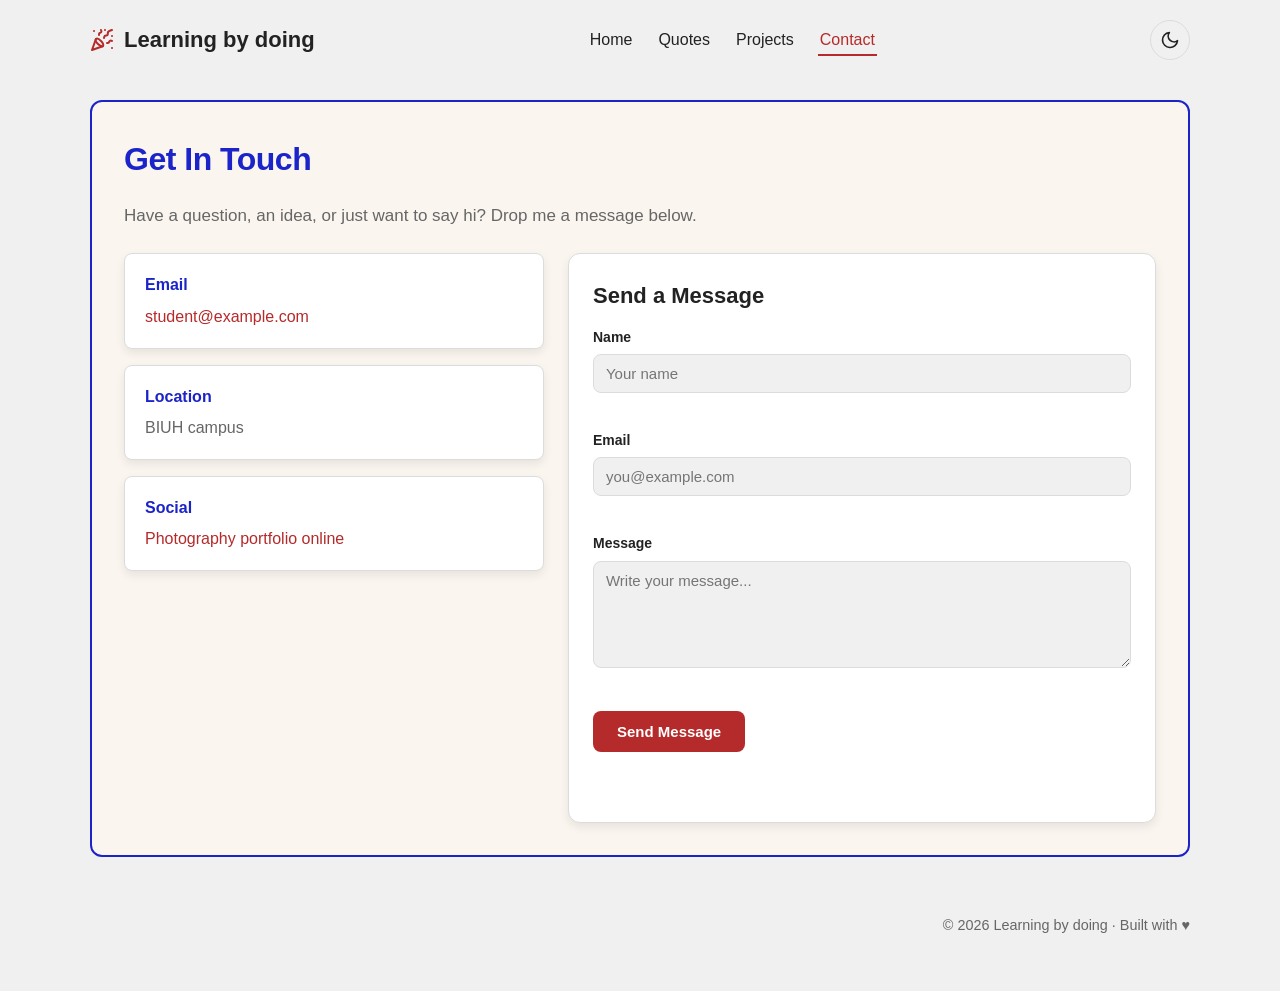
==== contact.html @ 30513362 "my first commit" ====
<!DOCTYPE html>
<html lang="en">
<head>
    <meta charset="UTF-8">
    <meta name="viewport" content="width=device-width, initial-scale=1.0">
    <meta name="description" content="Get in touch — email, location, and social links.">
    <title>Contact · Learning by doing</title>
    <link rel="icon" href="favicon.png" type="image/png">
    <link rel="stylesheet" href="styles.css">
    <script>
      (function () {
        try {
          const saved = localStorage.getItem('theme');
          const prefersDark = window.matchMedia('(prefers-color-scheme: dark)').matches;
          document.documentElement.setAttribute('data-theme', saved || (prefersDark ? 'dark' : 'light'));
        } catch (e) {}
      })();
    </script>
</head>
<body>

    <header id="site-header">
        <div id="logo">
            <svg xmlns="http://www.w3.org/2000/svg" width="24" height="24" viewBox="0 0 24 24"
                 fill="none" stroke="currentColor" stroke-width="2" stroke-linecap="round"
                 stroke-linejoin="round" aria-hidden="true">
              <path d="M5.8 11.3 2 22l10.7-3.79"/>
              <path d="M4 3h.01"/><path d="M22 8h.01"/><path d="M15 2h.01"/><path d="M22 20h.01"/>
              <path d="m22 2-2.24.75a2.9 2.9 0 0 0-1.96 3.12c.1.86-.57 1.63-1.45 1.63h-.38c-.86 0-1.6.6-1.76 1.44L14 10"/>
              <path d="m22 13-.82-.33c-.86-.34-1.82.2-1.98 1.11c-.11.7-.72 1.22-1.43 1.22H17"/>
              <path d="m11 2 .33.82c.34.86-.2 1.82-1.11 1.98C9.52 4.9 9 5.52 9 6.23V7"/>
              <path d="M11 13c1.93 1.93 2.83 4.17 2 5-.83.83-3.07-.07-5-2-1.93-1.93-2.83-4.17-2-5 .83-.83 3.07.07 5 2Z"/>
            </svg>
            <a href="index.html">Learning by doing</a>
        </div>

        <button class="nav-toggle" aria-label="Toggle menu" aria-expanded="false">
            <span></span><span></span><span></span>
        </button>

        <nav aria-label="Main navigation">
            <ul>
                <li><a href="index.html">Home</a></li>
                <li><a href="quotes.html">Quotes</a></li>
                <li><a href="project.html">Projects</a></li>
                <li><a href="contact.html" class="active" aria-current="page">Contact</a></li>
            </ul>
        </nav>

        <button class="theme-toggle" aria-label="Toggle theme" title="Toggle theme">
            <svg class="icon-sun" xmlns="http://www.w3.org/2000/svg" width="20" height="20"
                 viewBox="0 0 24 24" fill="none" stroke="currentColor" stroke-width="2"
                 stroke-linecap="round" stroke-linejoin="round">
              <circle cx="12" cy="12" r="4"/>
              <path d="M12 2v2M12 20v2M4.93 4.93l1.41 1.41M17.66 17.66l1.41 1.41M2 12h2M20 12h2M6.34 17.66l-1.41 1.41M19.07 4.93l-1.41 1.41"/>
            </svg>
            <svg class="icon-moon" xmlns="http://www.w3.org/2000/svg" width="20" height="20"
                 viewBox="0 0 24 24" fill="none" stroke="currentColor" stroke-width="2"
                 stroke-linecap="round" stroke-linejoin="round">
              <path d="M21 12.79A9 9 0 1 1 11.21 3 7 7 0 0 0 21 12.79z"/>
            </svg>
        </button>
    </header>

    <main>
        <h1>Get In Touch</h1>
        <p class="lead">
            Have a question, an idea, or just want to say hi? Drop me a message below.
        </p>

        <div class="contact-layout">
            <aside class="contact-info">
                <div class="info-card reveal">
                    <h2>Email</h2>
                    <p><a href="mailto:student@example.com">student@example.com</a></p>
                </div>
                <div class="info-card reveal">
                    <h2>Location</h2>
                    <p>BIUH campus</p>
                </div>
                <div class="info-card reveal">
                    <h2>Social</h2>
                    <p><a href="#" target="_blank" rel="noopener">Photography portfolio online</a></p>
                </div>
            </aside>

            <section class="contact-form-wrap reveal">
                <h2>Send a Message</h2>
                <form id="contact-form" novalidate>
                    <div class="form-row">
                        <label for="name">Name</label>
                        <input type="text" id="name" name="name" required minlength="2"
                               autocomplete="name" placeholder="Your name">
                        <span class="error" data-for="name"></span>
                    </div>

                    <div class="form-row">
                        <label for="email">Email</label>
                        <input type="email" id="email" name="email" required
                               autocomplete="email" placeholder="you@example.com">
                        <span class="error" data-for="email"></span>
                    </div>

                    <div class="form-row">
                        <label for="message">Message</label>
                        <textarea id="message" name="message" rows="5" required minlength="10"
                                  placeholder="Write your message..."></textarea>
                        <span class="error" data-for="message"></span>
                    </div>

                    <button type="submit" class="btn-primary">Send Message</button>
                    <p class="form-status" role="status" aria-live="polite"></p>
                </form>
            </section>
        </div>
    </main>

    <footer id="site-footer">
        <p>&copy; <span id="year"></span> Learning by doing · Built with &hearts;</p>
    </footer>

    <script src="nav.js" defer></script>
    <script>
      document.getElementById('year').textContent = new Date().getFullYear();
    </script>
</body>
</html>
---- styles.css ----
/* ============================================================
   主题变量
   ============================================================ */
:root {
  --primary:       #b52a2a;
  --primary-dark:  #8f1f1f;
  --accent:        #1b24c8;

  --bg:            #f0f0f0;
  --surface:       #ffffff;
  --surface-2:     #faf6ef;
  --text:          #222222;
  --text-light:    #666666;
  --border:        #dcdcdc;

  --radius:        12px;
  --radius-sm:     8px;
  --shadow:        0 4px 10px rgba(0, 0, 0, 0.08);
  --shadow-lg:     0 8px 24px rgba(0, 0, 0, 0.12);

  --container:     1100px;
  --transition:    0.25s ease;
}

[data-theme="dark"] {
  --primary:       #ff6b6b;
  --primary-dark:  #ff8f8f;
  --accent:        #7aa2ff;

  --bg:            #121212;
  --surface:       #1e1e1e;
  --surface-2:     #252525;
  --text:          #eaeaea;
  --text-light:    #a0a0a0;
  --border:        #333333;

  --shadow:        0 4px 10px rgba(0, 0, 0, 0.5);
  --shadow-lg:     0 8px 24px rgba(0, 0, 0, 0.6);
}

/* ============================================================
   基础
   ============================================================ */
* { box-sizing: border-box; }
html { scroll-behavior: smooth; }

body {
  font-family: -apple-system, BlinkMacSystemFont, "Segoe UI",
               Arial, "Helvetica Neue", sans-serif;
  background-color: var(--bg);
  color: var(--text);
  margin: 0;
  padding: 0 20px 40px;
  line-height: 1.6;
  transition: background-color var(--transition), color var(--transition);
}

a {
  color: var(--primary);
  text-decoration: none;
  transition: color var(--transition);
}
a:hover { color: var(--primary-dark); text-decoration: underline; }

img { max-width: 100%; display: block; }

/* ============================================================
   容器
   ============================================================ */
header, main, #site-footer {
  width: 100%;
  max-width: var(--container);
  margin-left: auto;
  margin-right: auto;
}

/* ============================================================
   Header / Nav
   ============================================================ */
header#site-header {
  display: flex;
  align-items: center;
  justify-content: space-between;
  flex-wrap: wrap;
  gap: 16px;
  padding: 20px 0;
  position: relative;
}

#logo {
  display: flex;
  align-items: center;
  gap: 10px;
  font-size: 22px;
  font-weight: 700;
}
#logo svg { color: var(--primary); flex-shrink: 0; }
#logo a { color: var(--text); }
#logo a:hover { text-decoration: none; color: var(--primary); }

header nav ul {
  list-style: none;
  padding: 0;
  margin: 0;
  display: flex;
  gap: 22px;
}

header nav a {
  color: var(--text);
  font-weight: 500;
  padding: 4px 2px;
  position: relative;
}
header nav a::after {
  content: "";
  position: absolute;
  left: 0; right: 0; bottom: -4px;
  height: 2px;
  background: var(--primary);
  transform: scaleX(0);
  transform-origin: center;
  transition: transform var(--transition);
}
header nav a:hover { text-decoration: none; color: var(--primary); }
header nav a:hover::after { transform: scaleX(1); }
header nav a.active { color: var(--primary); }
header nav a.active::after { transform: scaleX(1); }

/* ============================================================
   汉堡按钮
   ============================================================ */
.nav-toggle {
  display: none;
  background: transparent;
  border: 0;
  cursor: pointer;
  padding: 8px;
  flex-direction: column;
  gap: 5px;
}
.nav-toggle span {
  display: block;
  width: 24px;
  height: 2px;
  background: var(--text);
  transition: transform var(--transition), opacity var(--transition);
}
.nav-toggle.open span:nth-child(1) { transform: translateY(7px) rotate(45deg); }
.nav-toggle.open span:nth-child(2) { opacity: 0; }
.nav-toggle.open span:nth-child(3) { transform: translateY(-7px) rotate(-45deg); }

/* ============================================================
   主题按钮
   ============================================================ */
.theme-toggle {
  background: transparent;
  border: 1px solid var(--border);
  border-radius: 999px;
  width: 40px;
  height: 40px;
  display: inline-flex;
  align-items: center;
  justify-content: center;
  cursor: pointer;
  color: var(--text);
  transition: border-color var(--transition), transform var(--transition);
}
.theme-toggle:hover { border-color: var(--primary); transform: rotate(15deg); }
.theme-toggle .icon-sun  { display: none; }
.theme-toggle .icon-moon { display: block; }
[data-theme="dark"] .theme-toggle .icon-sun  { display: block; }
[data-theme="dark"] .theme-toggle .icon-moon { display: none; }

/* ============================================================
   Main
   ============================================================ */
main {
  background-color: var(--surface-2);
  padding: 32px;
  border: 2px solid var(--accent);
  border-radius: var(--radius);
  margin-top: 20px;
  margin-bottom: 30px;
  transition: background-color var(--transition), border-color var(--transition);
}
main h1 {
  font-size: 32px;
  color: var(--accent);
  margin-top: 0;
  margin-bottom: 12px;
  letter-spacing: -0.5px;
}
main h2 {
  font-size: 22px;
  margin-top: 32px;
  margin-bottom: 12px;
}
.lead {
  font-size: 17px;
  color: var(--text-light);
  margin-bottom: 24px;
}

/* ============================================================
   Hero 图片
   ============================================================ */
.hero img {
  width: 100%;
  aspect-ratio: 16 / 9;
  object-fit: cover;
  border-radius: var(--radius);
  margin-top: 16px;
}

/* ============================================================
   Quick links
   ============================================================ */
.quick-links {
  list-style: none;
  padding: 0;
  margin: 0;
  display: grid;
  grid-template-columns: repeat(auto-fit, minmax(220px, 1fr));
  gap: 16px;
}
.quick-links li a {
  display: flex;
  flex-direction: column;
  gap: 4px;
  padding: 18px;
  background: var(--surface);
  border: 1px solid var(--border);
  border-radius: var(--radius-sm);
  color: var(--text);
  transition: transform var(--transition), box-shadow var(--transition), border-color var(--transition);
}
.quick-links li a:hover {
  text-decoration: none;
  transform: translateY(-4px);
  box-shadow: var(--shadow-lg);
  border-color: var(--primary);
}
.ql-title { font-weight: 700; color: var(--primary); font-size: 16px; }
.ql-desc  { font-size: 14px; color: var(--text-light); }

/* ============================================================
   Project 卡片
   ============================================================ */
.project-list {
  display: grid;
  grid-template-columns: repeat(auto-fit, minmax(260px, 1fr));
  gap: 20px;
  margin: 0;
}
.project-card {
  background: var(--surface);
  border-left: 4px solid var(--primary);
  border-radius: var(--radius-sm);
  padding: 20px 22px;
  box-shadow: var(--shadow);
  transition: transform var(--transition), box-shadow var(--transition);
}
.project-card:hover { transform: translateY(-4px); box-shadow: var(--shadow-lg); }
.project-card dt {
  font-weight: 700;
  font-size: 18px;
  color: var(--accent);
  margin-bottom: 8px;
}
.project-card dd {
  margin: 0;
  color: var(--text-light);
  font-size: 15px;
}

/* ============================================================
   语录
   ============================================================ */
.grid {
  display: grid;
  grid-template-columns: repeat(auto-fit, minmax(280px, 1fr));
  gap: 20px;
  margin-top: 24px;
}
.quote {
  background: #1a1a1a;
  color: #f5f5f5;
  border: 1px solid #333;
  border-radius: var(--radius);
  padding: 24px;
  box-shadow: var(--shadow);
  display: flex;
  flex-direction: column;
  justify-content: space-between;
  gap: 16px;
  transition: transform var(--transition), box-shadow var(--transition);
}
.quote:hover { transform: translateY(-4px); box-shadow: var(--shadow-lg); }
.quote blockquote { margin: 0; font-size: 17px; line-height: 1.55; font-style: italic; }
.quote blockquote p { margin: 0; }
.quote footer {
  display: flex;
  align-items: center;
  justify-content: space-between;
  gap: 12px;
  font-size: 14px;
  color: #bdbdbd;
}
.quote cite { font-style: normal; font-weight: 600; color: #fff; }

.quote.highlight { background: #e9e23e; color: #111; border-color: #c9c22e; }
.quote.highlight footer { color: #555; }
.quote.highlight cite   { color: #000; }

.copy-btn {
  background: transparent;
  color: inherit;
  border: 1px solid currentColor;
  border-radius: 999px;
  padding: 4px 12px;
  font-size: 12px;
  cursor: pointer;
  transition: background var(--transition), color var(--transition);
}
.copy-btn:hover { background: rgba(255, 255, 255, 0.15); }
.copy-btn.copied { background: var(--primary); color: #fff; border-color: var(--primary); }
.quote.highlight .copy-btn:hover { background: rgba(0, 0, 0, 0.08); }

/* ============================================================
   Contact
   ============================================================ */
.contact-layout {
  display: grid;
  grid-template-columns: 1fr 1.4fr;
  gap: 24px;
  margin-top: 24px;
}
.info-card {
  background: var(--surface);
  border: 1px solid var(--border);
  border-radius: var(--radius-sm);
  padding: 18px 20px;
  margin-bottom: 16px;
  box-shadow: var(--shadow);
}
.info-card h2 { font-size: 16px; margin: 0 0 6px; color: var(--accent); }
.info-card p  { margin: 0; color: var(--text-light); }

.contact-form-wrap {
  background: var(--surface);
  border: 1px solid var(--border);
  border-radius: var(--radius);
  padding: 24px;
  box-shadow: var(--shadow);
}
.contact-form-wrap h2 { margin-top: 0; }

.form-row { margin-bottom: 16px; }
.form-row label {
  display: block;
  font-weight: 600;
  font-size: 14px;
  margin-bottom: 6px;
  color: var(--text);
}
.form-row input,
.form-row textarea {
  width: 100%;
  padding: 10px 12px;
  border: 1px solid var(--border);
  border-radius: var(--radius-sm);
  background: var(--bg);
  color: var(--text);
  font-family: inherit;
  font-size: 15px;
  transition: border-color var(--transition), box-shadow var(--transition);
}
.form-row input:focus,
.form-row textarea:focus {
  outline: none;
  border-color: var(--accent);
  box-shadow: 0 0 0 3px rgba(27, 36, 200, 0.15);
}
.form-row input.invalid,
.form-row textarea.invalid { border-color: #d33; }
.error {
  display: block;
  color: #d33;
  font-size: 13px;
  margin-top: 4px;
  min-height: 16px;
}
.btn-primary {
  background: var(--primary);
  color: #fff;
  border: 0;
  border-radius: var(--radius-sm);
  padding: 12px 24px;
  font-size: 15px;
  font-weight: 600;
  cursor: pointer;
  transition: background var(--transition), transform var(--transition);
}
.btn-primary:hover { background: var(--primary-dark); transform: translateY(-2px); }
.form-status { margin-top: 12px; font-size: 14px; min-height: 20px; }
.form-status.success    { color: #2a9d3f; }
.form-status.error-text { color: #d33; }

/* ============================================================
   回到顶部
   ============================================================ */
.back-to-top {
  position: fixed;
  right: 24px;
  bottom: 24px;
  width: 44px;
  height: 44px;
  border-radius: 50%;
  border: 0;
  background: var(--primary);
  color: #fff;
  font-size: 20px;
  cursor: pointer;
  box-shadow: var(--shadow-lg);
  opacity: 0;
  transform: translateY(20px);
  pointer-events: none;
  transition: opacity var(--transition), transform var(--transition), background var(--transition);
  z-index: 100;
}
.back-to-top.visible { opacity: 1; transform: translateY(0); pointer-events: auto; }
.back-to-top:hover { background: var(--primary-dark); }

/* ============================================================
   淡入动画
   ============================================================ */
.reveal {
  opacity: 0;
  transform: translateY(20px);
  transition: opacity 0.6s ease, transform 0.6s ease;
}
.reveal.visible { opacity: 1; transform: translateY(0); }

@media (prefers-reduced-motion: reduce) {
  .reveal { opacity: 1; transform: none; transition: none; }
  html { scroll-behavior: auto; }
  * { transition: none !important; }
}

/* ============================================================
   Footer
   ============================================================ */
#site-footer {
  font-size: 0.9rem;
  color: var(--text-light);
  text-align: right;
  padding-top: 12px;
}

/* ============================================================
   响应式
   ============================================================ */
@media (max-width: 820px) {
  .contact-layout { grid-template-columns: 1fr; }
}

@media (max-width: 640px) {
  body { padding: 0 14px 30px; }
  header#site-header { padding: 14px 0; }
  .nav-toggle { display: flex; }

  header nav {
    width: 100%;
    max-height: 0;
    overflow: hidden;
    transition: max-height var(--transition);
  }
  header nav.open { max-height: 320px; }
  header nav ul {
    flex-direction: column;
    gap: 0;
    padding: 12px 0;
    border-top: 1px solid var(--border);
  }
  header nav li { padding: 8px 0; }

  main { padding: 20px 18px; margin-top: 16px; }
  main h1 { font-size: 24px; }

  #site-footer { text-align: center; }
  .back-to-top { right: 16px; bottom: 16px; }
}
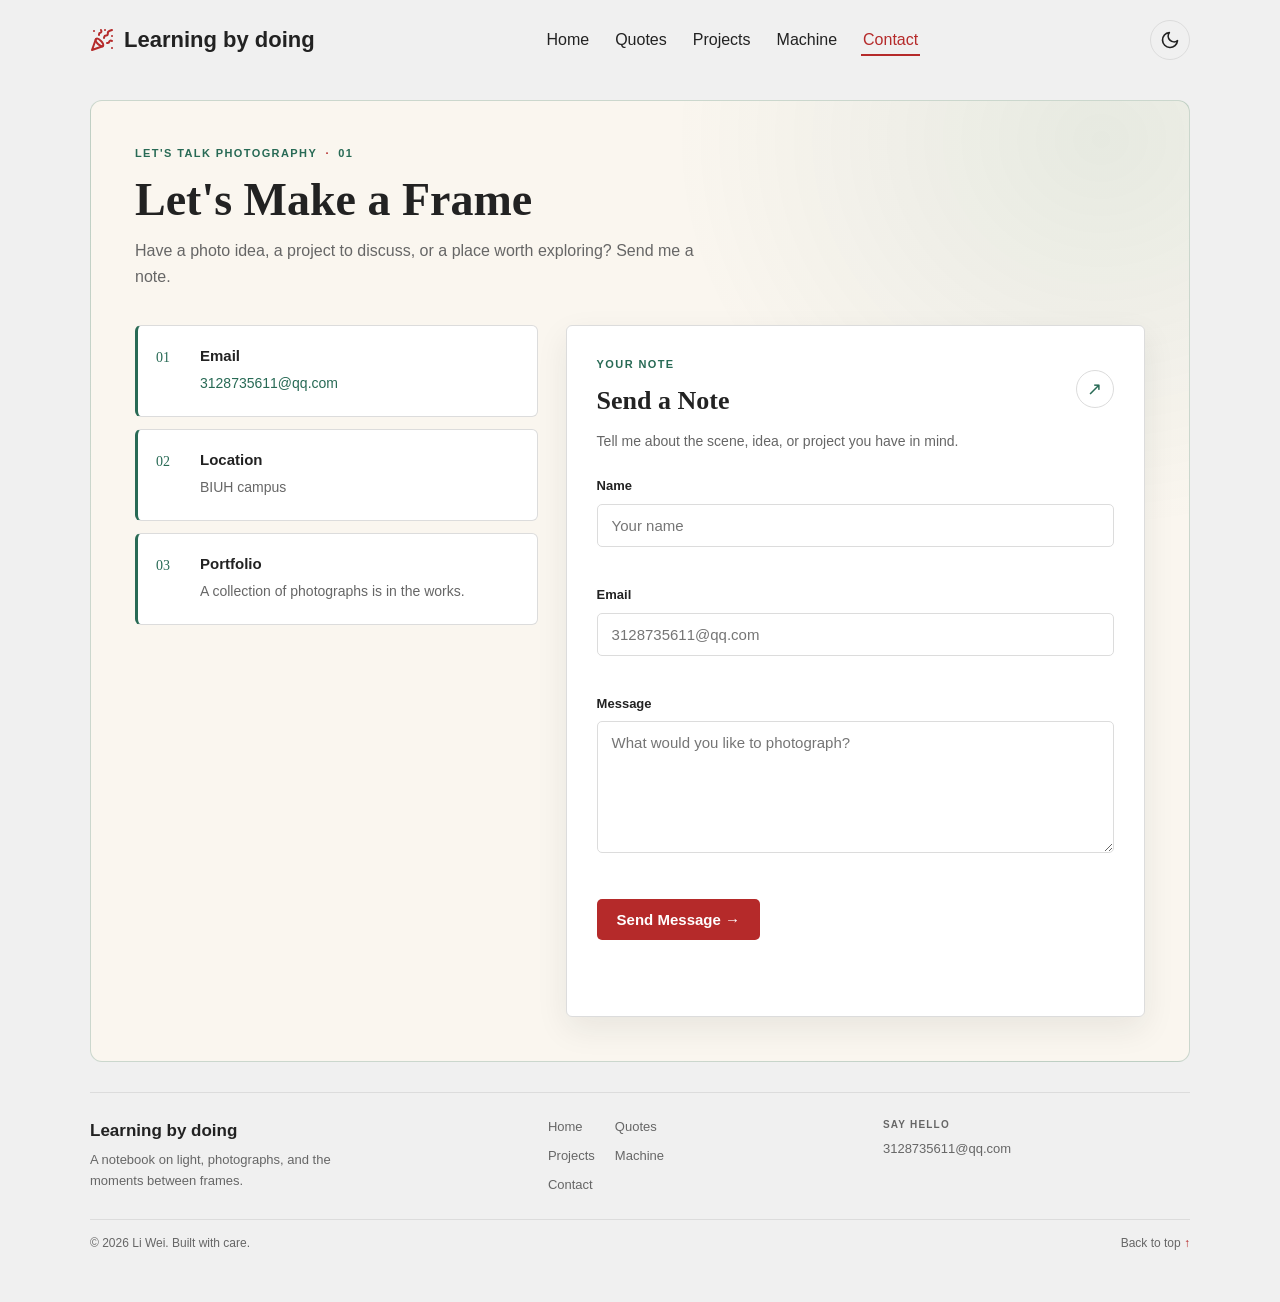
==== commit 2e713330: "Update photography website" ====
--- a/contact.html
+++ b/contact.html
@@ -3,7 +3,7 @@
 <head>
     <meta charset="UTF-8">
     <meta name="viewport" content="width=device-width, initial-scale=1.0">
-    <meta name="description" content="Get in touch — email, location, and social links.">
+    <meta name="description" content="Get in touch about photography, creative projects, and photo walks.">
     <title>Contact · Learning by doing</title>
     <link rel="icon" href="favicon.png" type="image/png">
     <link rel="stylesheet" href="styles.css">
@@ -43,6 +43,7 @@
                 <li><a href="index.html">Home</a></li>
                 <li><a href="quotes.html">Quotes</a></li>
                 <li><a href="project.html">Projects</a></li>
+                <li><a href="machine.html">Machine</a></li>
                 <li><a href="contact.html" class="active" aria-current="page">Contact</a></li>
             </ul>
         </nav>
@@ -62,30 +63,40 @@
         </button>
     </header>
 
-    <main>
-        <h1>Get In Touch</h1>
+    <main class="contact-page">
+        <div class="contact-intro">
+            <p class="contact-eyebrow">LET'S TALK PHOTOGRAPHY <span>·</span> 01</p>
+            <h1>Let's Make a Frame</h1>
         <p class="lead">
-            Have a question, an idea, or just want to say hi? Drop me a message below.
+            Have a photo idea, a project to discuss, or a place worth exploring? Send me a note.
         </p>
+        </div>
 
         <div class="contact-layout">
             <aside class="contact-info">
                 <div class="info-card reveal">
                     <h2>Email</h2>
-                    <p><a href="mailto:student@example.com">student@example.com</a></p>
+                    <p><a href="mailto:3128735611@qq.com">3128735611@qq.com</a></p>
                 </div>
                 <div class="info-card reveal">
                     <h2>Location</h2>
                     <p>BIUH campus</p>
                 </div>
                 <div class="info-card reveal">
-                    <h2>Social</h2>
-                    <p><a href="#" target="_blank" rel="noopener">Photography portfolio online</a></p>
+                    <h2>Portfolio</h2>
+                    <p>A collection of photographs is in the works.</p>
                 </div>
             </aside>
 
             <section class="contact-form-wrap reveal">
-                <h2>Send a Message</h2>
+                <div class="form-heading">
+                    <div>
+                        <p class="contact-eyebrow">YOUR NOTE</p>
+                        <h2>Send a Note</h2>
+                    </div>
+                    <span class="form-mark" aria-hidden="true">↗</span>
+                </div>
+                <p class="form-intro">Tell me about the scene, idea, or project you have in mind.</p>
                 <form id="contact-form" novalidate>
                     <div class="form-row">
                         <label for="name">Name</label>
@@ -97,14 +108,14 @@
                     <div class="form-row">
                         <label for="email">Email</label>
                         <input type="email" id="email" name="email" required
-                               autocomplete="email" placeholder="you@example.com">
+                               autocomplete="email" placeholder="3128735611@qq.com">
                         <span class="error" data-for="email"></span>
                     </div>
 
                     <div class="form-row">
                         <label for="message">Message</label>
                         <textarea id="message" name="message" rows="5" required minlength="10"
-                                  placeholder="Write your message..."></textarea>
+                                  placeholder="What would you like to photograph?"></textarea>
                         <span class="error" data-for="message"></span>
                     </div>
 
@@ -116,7 +127,27 @@
     </main>
 
     <footer id="site-footer">
-        <p>&copy; <span id="year"></span> Learning by doing · Built with &hearts;</p>
+        <div class="footer-main">
+            <div class="footer-about">
+                <a class="footer-brand" href="index.html">Learning by doing</a>
+                <p>A notebook on light, photographs, and the moments between frames.</p>
+            </div>
+            <nav class="footer-nav" aria-label="Footer navigation">
+                <a href="index.html">Home</a>
+                <a href="quotes.html">Quotes</a>
+                <a href="project.html">Projects</a>
+                <a href="machine.html">Machine</a>
+                <a href="contact.html">Contact</a>
+            </nav>
+            <address class="footer-contact">
+                <span class="footer-label">SAY HELLO</span>
+                <a href="mailto:3128735611@qq.com">3128735611@qq.com</a>
+            </address>
+        </div>
+        <div class="footer-bottom">
+            <p>&copy; <span id="year"></span> Li Wei. Built with care.</p>
+            <a href="#site-header">Back to top <span aria-hidden="true">↑</span></a>
+        </div>
     </footer>
 
     <script src="nav.js" defer></script>
--- a/styles.css
+++ b/styles.css
@@ -406,6 +406,328 @@
 .form-status { margin-top: 12px; font-size: 14px; min-height: 20px; }
 .form-status.success    { color: #2a9d3f; }
 .form-status.error-text { color: #d33; }
+
+/* ============================================================
+   Useless Machine
+   ============================================================ */
+.machine-page {
+  --machine-green: #315b4a;
+  background:
+    radial-gradient(ellipse at 86% 2%, rgba(182, 101, 68, 0.1), transparent 32%),
+    var(--surface-2);
+  border: 1px solid var(--border);
+  border-radius: 8px;
+  padding: 42px;
+}
+[data-theme="dark"] .machine-page {
+  --machine-green: #a2c7ad;
+  background:
+    radial-gradient(ellipse at 86% 2%, rgba(196, 122, 88, 0.12), transparent 32%),
+    var(--surface-2);
+}
+.machine-heading { margin-bottom: 28px; }
+.machine-eyebrow {
+  display: flex;
+  align-items: center;
+  gap: 9px;
+  margin: 0 0 12px;
+  color: var(--machine-green);
+  font-size: 11px;
+  font-weight: 700;
+  letter-spacing: 1.5px;
+}
+.machine-eyebrow span {
+  width: 7px;
+  height: 7px;
+  border-radius: 50%;
+  background: #bd684c;
+}
+.machine-page h1 {
+  margin: 0;
+  color: var(--text);
+  font-family: Georgia, "Times New Roman", serif;
+  font-size: 46px;
+  line-height: 1.1;
+  letter-spacing: 0;
+}
+.machine-lead { margin: 12px 0 0; color: var(--text-light); font-size: 16px; }
+.machine-workbench {
+  --stage-bg: #e5e9df;
+  overflow: hidden;
+  border: 1px solid rgba(49, 91, 74, 0.24);
+  border-radius: 6px;
+  background: var(--stage-bg);
+  color: #27352f;
+}
+[data-theme="dark"] .machine-workbench {
+  --stage-bg: #202b26;
+  border-color: rgba(162, 199, 173, 0.24);
+  color: #e7e9df;
+}
+.machine-caption,
+.machine-readout {
+  display: flex;
+  align-items: center;
+  justify-content: space-between;
+  gap: 16px;
+  padding: 14px 20px;
+  font-size: 10px;
+  font-weight: 700;
+  letter-spacing: 1.2px;
+}
+.machine-caption { border-bottom: 1px solid rgba(49, 91, 74, 0.13); }
+.machine-caption span:first-child { display: flex; align-items: center; gap: 9px; }
+.machine-caption i { width: 5px; height: 5px; border-radius: 50%; background: #638d67; }
+.machine-canvas {
+  position: relative;
+  height: 400px;
+  overflow: hidden;
+  background-image: linear-gradient(rgba(49, 91, 74, 0.035) 1px, transparent 1px), linear-gradient(90deg, rgba(49, 91, 74, 0.035) 1px, transparent 1px);
+  background-size: 28px 28px;
+}
+[data-theme="dark"] .machine-canvas {
+  background-image: linear-gradient(rgba(162, 199, 173, 0.045) 1px, transparent 1px), linear-gradient(90deg, rgba(162, 199, 173, 0.045) 1px, transparent 1px);
+}
+.machine-graphic {
+  position: absolute;
+  top: 50%;
+  left: 50%;
+  width: min(100%, 900px);
+  aspect-ratio: 900 / 440;
+  transform: translate(-50%, -50%);
+}
+.machine-art { display: block; width: 100%; height: 100%; overflow: visible; }
+.camera-shutter {
+  position: absolute;
+  top: 26%;
+  left: 57%;
+  width: 13%;
+  height: 12%;
+  min-width: 62px;
+  min-height: 36px;
+  display: flex;
+  align-items: center;
+  justify-content: center;
+  gap: 8px;
+  padding: 4px 8px;
+  border: 1px solid #26392e;
+  border-radius: 6px;
+  background: linear-gradient(145deg, #d6d1bd, #aeb09d);
+  box-shadow: 0 4px 7px rgba(17, 28, 21, 0.32), inset 0 1px 0 rgba(255, 255, 255, 0.8);
+  color: #293b30;
+  cursor: pointer;
+  font: inherit;
+  z-index: 2;
+}
+.camera-shutter:focus-visible { outline: 3px solid #d9835f; outline-offset: 4px; }
+.camera-shutter:disabled { cursor: wait; }
+.shutter-button {
+  width: 20px;
+  height: 20px;
+  flex: 0 0 20px;
+  border: 2px solid #772c23;
+  border-radius: 50%;
+  background: radial-gradient(circle at 35% 30%, #ffb17e, #cc4e37 65%, #8e3028);
+  box-shadow: 0 2px 3px rgba(0, 0, 0, 0.3), inset 0 1px 1px rgba(255, 255, 255, 0.55);
+  transition: transform 120ms ease;
+}
+.shutter-caption { font-size: 8px; font-weight: 800; line-height: 1; letter-spacing: 1px; }
+.camera-shutter:active .shutter-button,
+.machine-workbench.is-firing .shutter-button { transform: translateY(2px) scale(0.92); }
+.photo-print {
+  position: absolute;
+  z-index: 1;
+  top: 7%;
+  left: 25%;
+  width: 16%;
+  margin: 0;
+  padding: 8px 8px 22px;
+  background: #fbf8ed;
+  box-shadow: 0 8px 22px rgba(13, 24, 18, 0.34);
+  opacity: 0;
+  transform: translateY(110px) rotate(-5deg) scale(0.9);
+  transform-origin: 50% 100%;
+  transition: opacity 220ms ease, transform 760ms cubic-bezier(0.2, 0.76, 0.24, 1);
+  pointer-events: none;
+}
+.photo-print img { width: 100%; aspect-ratio: 4 / 5; object-fit: cover; object-position: center 28%; }
+.photo-print figcaption {
+  position: absolute;
+  right: 4px;
+  bottom: 6px;
+  left: 4px;
+  color: #4c5148;
+  font-family: Georgia, "Times New Roman", serif;
+  font-size: clamp(5px, 0.8vw, 8px);
+  text-align: center;
+  letter-spacing: 0.6px;
+}
+.machine-workbench.is-photo-visible .photo-print {
+  opacity: 1;
+  transform: translateY(-18px) rotate(-5deg) scale(1);
+}
+.camera-flash {
+  position: absolute;
+  z-index: 3;
+  top: 8%;
+  left: 19%;
+  width: 19%;
+  aspect-ratio: 1;
+  border-radius: 50%;
+  background: #fffbe3;
+  opacity: 0;
+  pointer-events: none;
+}
+.machine-workbench.is-firing .camera-flash { animation: camera-flash 400ms ease-out; }
+@keyframes camera-flash {
+  0% { opacity: 0; transform: scale(0.35); }
+  28% { opacity: 0.92; transform: scale(1.1); }
+  100% { opacity: 0; transform: scale(1.45); }
+}
+.machine-readout { min-height: 54px; border-top: 1px solid rgba(49, 91, 74, 0.13); letter-spacing: 0.2px; }
+.machine-readout p { margin: 0; }
+.machine-counter { display: flex; align-items: center; gap: 9px; white-space: nowrap; }
+.machine-counter span:first-child { color: #bd684c; font-family: Georgia, "Times New Roman", serif; font-size: 18px; }
+.machine-counter span:last-child { font-size: 9px; letter-spacing: 1px; }
+.machine-footnote { margin: 13px 0 0; color: var(--text-light); font-size: 12px; }
+@media (max-width: 640px) {
+  .machine-page { padding: 26px 18px; }
+  .machine-page h1 { font-size: 36px; }
+  .machine-canvas { height: 340px; }
+  .machine-graphic { width: 125%; max-width: none; }
+  .photo-print { width: 21%; padding: 5px 5px 15px; }
+  .machine-workbench.is-photo-visible .photo-print { transform: translateY(-12px) rotate(-5deg) scale(1); }
+}
+@media (prefers-reduced-motion: reduce) {
+  .photo-print, .shutter-button { transition: none; }
+  .machine-workbench.is-firing .camera-flash { animation: none; }
+}
+
+main.contact-page {
+  --contact-accent: #286a55;
+  background:
+    radial-gradient(ellipse at 92% 4%, rgba(40, 106, 85, 0.09), transparent 30%),
+    var(--surface-2);
+  border: 1px solid rgba(40, 106, 85, 0.22);
+  padding: 44px;
+}
+[data-theme="dark"] main.contact-page {
+  --contact-accent: #83c8aa;
+  background:
+    radial-gradient(ellipse at 92% 4%, rgba(131, 200, 170, 0.1), transparent 30%),
+    var(--surface-2);
+  border-color: rgba(131, 200, 170, 0.24);
+}
+.contact-intro { max-width: 690px; }
+.contact-eyebrow {
+  color: var(--contact-accent);
+  font-size: 11px;
+  font-weight: 700;
+  letter-spacing: 1.4px;
+  margin: 0 0 12px;
+}
+.contact-eyebrow span { color: var(--primary); padding: 0 4px; }
+main.contact-page h1 {
+  color: var(--text);
+  font-family: Georgia, "Times New Roman", serif;
+  font-size: 46px;
+  line-height: 1.08;
+  letter-spacing: 0;
+  margin-bottom: 14px;
+}
+main.contact-page .lead {
+  font-size: 16px;
+  max-width: 560px;
+  margin: 0;
+}
+.contact-layout {
+  grid-template-columns: 0.82fr 1.18fr;
+  gap: 28px;
+  margin-top: 36px;
+  align-items: start;
+}
+.contact-info { counter-reset: contact-item; }
+.contact-info .info-card {
+  counter-increment: contact-item;
+  position: relative;
+  min-height: 92px;
+  margin-bottom: 12px;
+  padding: 18px 18px 18px 62px;
+  border: 1px solid var(--border);
+  border-left: 3px solid var(--contact-accent);
+  border-radius: 6px;
+  box-shadow: none;
+  transition: transform var(--transition), border-color var(--transition), background-color var(--transition);
+}
+.contact-info .info-card::before {
+  content: "0" counter(contact-item);
+  position: absolute;
+  left: 18px;
+  top: 21px;
+  color: var(--contact-accent);
+  font-family: Georgia, "Times New Roman", serif;
+  font-size: 14px;
+}
+.contact-info .info-card:hover {
+  transform: translateX(3px);
+  border-color: var(--contact-accent);
+}
+.contact-info .info-card h2 {
+  color: var(--text);
+  font-size: 15px;
+  margin-bottom: 4px;
+}
+.contact-info .info-card p { font-size: 14px; overflow-wrap: anywhere; }
+.contact-info .info-card a { color: var(--contact-accent); }
+.contact-form-wrap {
+  padding: 30px;
+  border-radius: 6px;
+  box-shadow: 0 12px 32px rgba(25, 40, 34, 0.08);
+}
+.form-heading {
+  display: flex;
+  align-items: center;
+  justify-content: space-between;
+  gap: 16px;
+}
+.form-heading .contact-eyebrow { margin-bottom: 6px; }
+.contact-form-wrap .form-heading h2 {
+  font-family: Georgia, "Times New Roman", serif;
+  font-size: 26px;
+  font-weight: 600;
+  margin: 0;
+}
+.form-mark {
+  display: grid;
+  place-items: center;
+  width: 38px;
+  height: 38px;
+  flex: 0 0 38px;
+  border: 1px solid var(--border);
+  border-radius: 50%;
+  color: var(--contact-accent);
+  font-size: 18px;
+}
+.form-intro { color: var(--text-light); font-size: 14px; margin: 8px 0 24px; }
+.contact-page .form-row { margin-bottom: 18px; }
+.contact-page .form-row label { font-size: 13px; margin-bottom: 7px; }
+.contact-page .form-row input,
+.contact-page .form-row textarea {
+  padding: 12px 14px;
+  border-radius: 5px;
+  background: var(--surface);
+}
+.contact-page .form-row textarea { min-height: 132px; resize: vertical; }
+.contact-page .form-row input:focus,
+.contact-page .form-row textarea:focus {
+  border-color: var(--contact-accent);
+  box-shadow: 0 0 0 3px rgba(40, 106, 85, 0.14);
+}
+.contact-page .btn-primary {
+  border-radius: 5px;
+  padding: 12px 20px;
+}
+.contact-page .btn-primary::after { content: "  →"; }
 
 /* ============================================================
    回到顶部
@@ -452,10 +774,65 @@
    Footer
    ============================================================ */
 #site-footer {
-  font-size: 0.9rem;
   color: var(--text-light);
-  text-align: right;
-  padding-top: 12px;
+  margin-top: 30px;
+  padding: 24px 0 8px;
+  border-top: 1px solid var(--border);
+  font-size: 13px;
+}
+.footer-main {
+  display: grid;
+  grid-template-columns: minmax(220px, 1.4fr) 1fr 1fr;
+  gap: 28px;
+  align-items: start;
+}
+.footer-brand {
+  color: var(--text);
+  font-size: 17px;
+  font-weight: 700;
+}
+.footer-brand:hover { color: var(--primary); text-decoration: none; }
+.footer-about p { margin: 6px 0 0; max-width: 260px; }
+.footer-nav {
+  display: grid;
+  grid-template-columns: repeat(2, max-content);
+  gap: 8px 20px;
+}
+.footer-nav a,
+.footer-contact a,
+.footer-bottom a { color: var(--text-light); }
+.footer-nav a:hover,
+.footer-contact a:hover,
+.footer-bottom a:hover { color: var(--primary); }
+.footer-contact {
+  display: grid;
+  justify-items: start;
+  gap: 6px;
+  font-style: normal;
+}
+.footer-label {
+  color: var(--text-light);
+  font-size: 10px;
+  font-weight: 700;
+  letter-spacing: 1.2px;
+}
+.footer-bottom {
+  display: flex;
+  align-items: center;
+  justify-content: space-between;
+  gap: 16px;
+  margin-top: 24px;
+  padding-top: 14px;
+  border-top: 1px solid var(--border);
+  font-size: 12px;
+}
+.footer-bottom p { margin: 0; }
+.footer-bottom a { white-space: nowrap; }
+.footer-bottom a span { color: var(--primary); }
+@media (max-width: 640px) {
+  .footer-main { grid-template-columns: 1fr 1fr; gap: 22px 16px; }
+  .footer-about { grid-column: 1 / -1; }
+  .footer-bottom { align-items: flex-start; }
 }
 
 /* ============================================================
@@ -463,6 +840,7 @@
    ============================================================ */
 @media (max-width: 820px) {
   .contact-layout { grid-template-columns: 1fr; }
+  main.contact-page { padding: 32px; }
 }
 
 @media (max-width: 640px) {
@@ -487,6 +865,11 @@
 
   main { padding: 20px 18px; margin-top: 16px; }
   main h1 { font-size: 24px; }
+  main.contact-page { padding: 26px 20px; }
+  main.contact-page h1 { font-size: 36px; }
+  .contact-layout { gap: 14px; margin-top: 26px; }
+  .contact-form-wrap { padding: 22px 18px; }
+  .contact-form-wrap .form-heading h2 { font-size: 23px; }
 
   #site-footer { text-align: center; }
   .back-to-top { right: 16px; bottom: 16px; }
